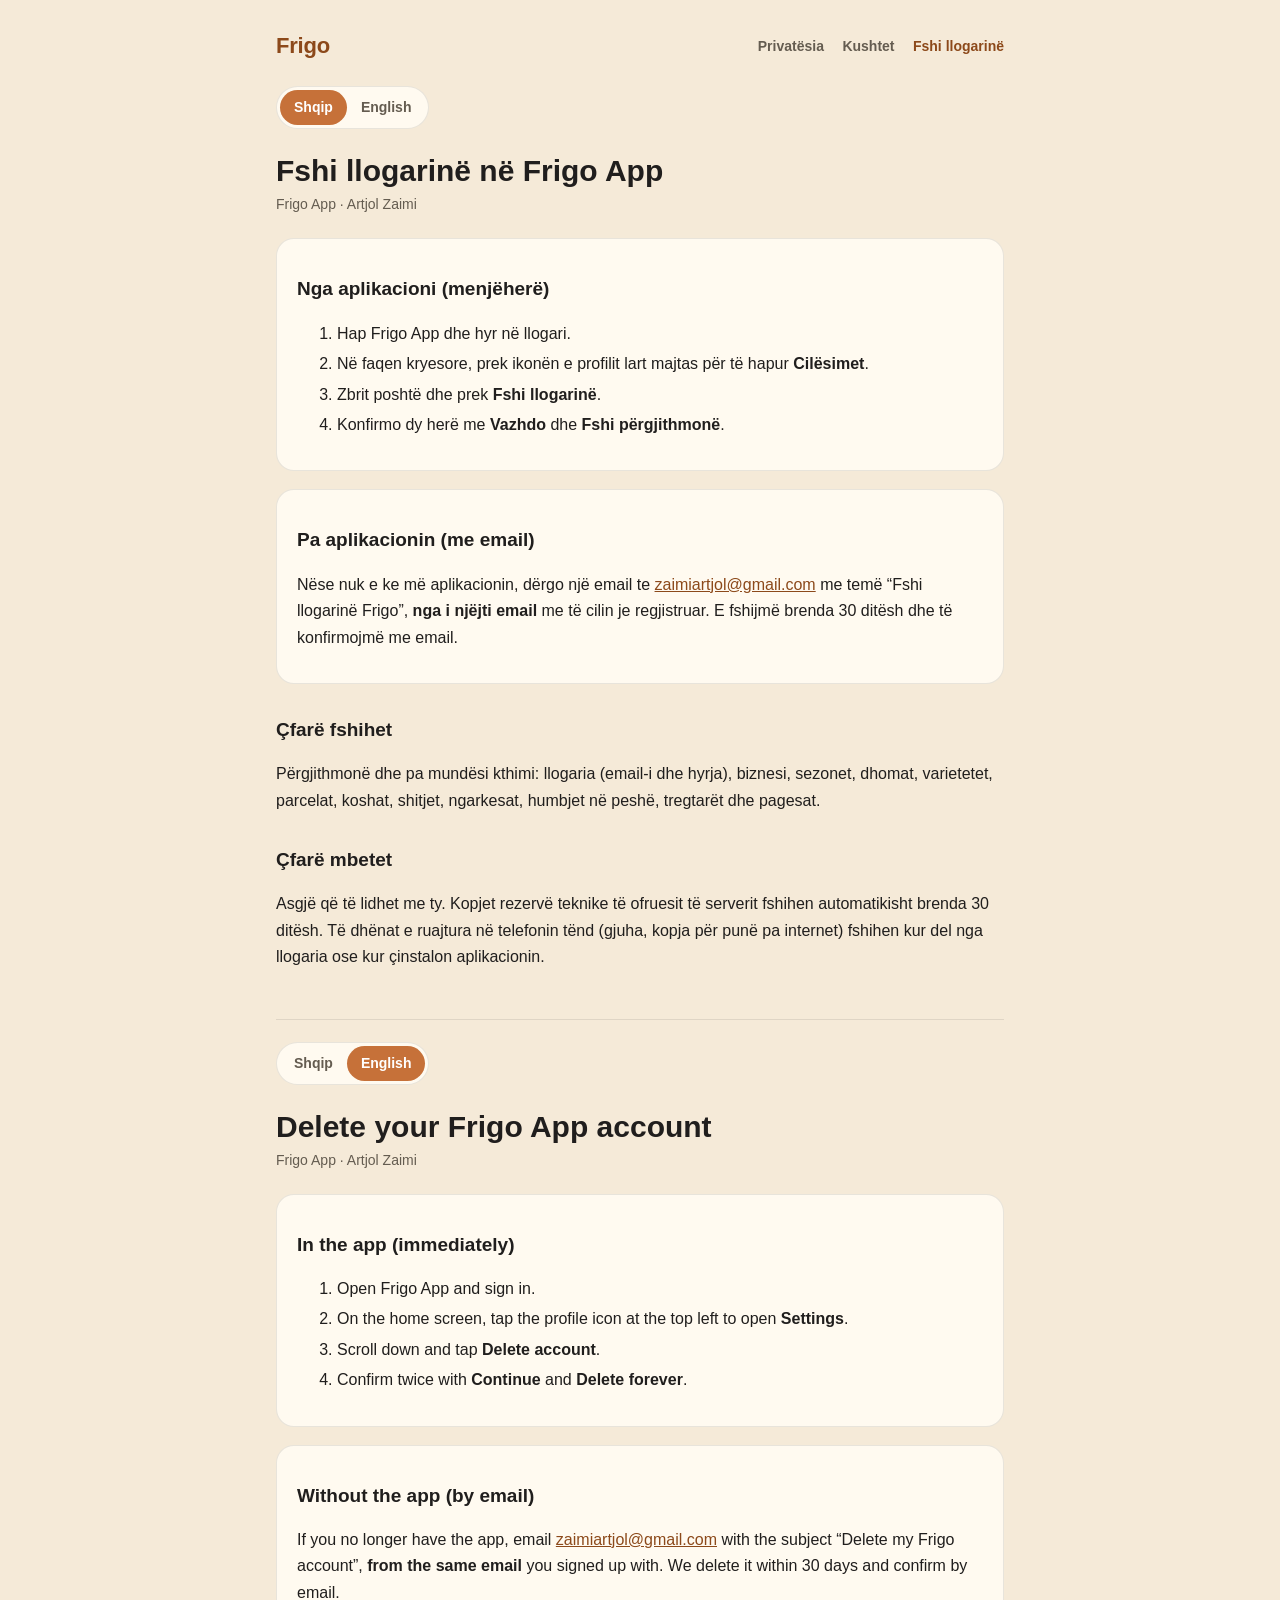
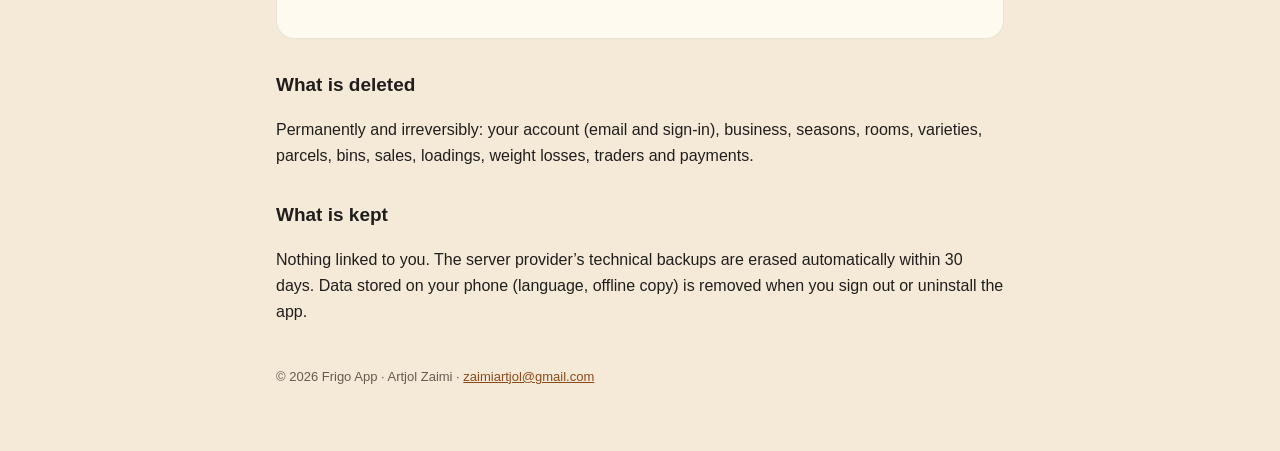
==== delete-account.html @ 801e1cf5 "Legal pages" ====
<!doctype html>
<html lang="sq">
<head>
<meta charset="utf-8">
<meta name="viewport" content="width=device-width, initial-scale=1">
<title>Frigo App — Fshi llogarinë / Delete your account</title>
<meta name="description" content="Si ta fshish llogarinë dhe të dhënat në Frigo App. How to delete your Frigo App account and data.">
<link rel="stylesheet" href="style.css">
</head>
<body>
<main>
<header>
  <a class="brand" href="./">Frigo</a>
  <nav>
    <a href="./">Privatësia</a>
    <a href="terms.html">Kushtet</a>
    <a href="delete-account.html" aria-current="page">Fshi llogarinë</a>
  </nav>
</header>
<div class="lang"><a class="on" href="#sq">Shqip</a><a href="#en">English</a></div>

<article id="sq" lang="sq">
<h1>Fshi llogarinë në Frigo App</h1>
<p class="meta">Frigo App · Artjol Zaimi</p>

<section class="card">
<h2>Nga aplikacioni (menjëherë)</h2>
<ol>
<li>Hap Frigo App dhe hyr në llogari.</li>
<li>Në faqen kryesore, prek ikonën e profilit lart majtas për të hapur <strong>Cilësimet</strong>.</li>
<li>Zbrit poshtë dhe prek <strong>Fshi llogarinë</strong>.</li>
<li>Konfirmo dy herë me <strong>Vazhdo</strong> dhe <strong>Fshi përgjithmonë</strong>.</li>
</ol>
</section>

<section class="card">
<h2>Pa aplikacionin (me email)</h2>
<p>Nëse nuk e ke më aplikacionin, dërgo një email te <a href="mailto:zaimiartjol@gmail.com?subject=Fshi%20llogarin%C3%AB%20Frigo">zaimiartjol@gmail.com</a> me temë “Fshi llogarinë Frigo”, <strong>nga i njëjti email</strong> me të cilin je regjistruar. E fshijmë brenda 30 ditësh dhe të konfirmojmë me email.</p>
</section>

<h2>Çfarë fshihet</h2>
<p>Përgjithmonë dhe pa mundësi kthimi: llogaria (email-i dhe hyrja), biznesi, sezonet, dhomat, varietetet, parcelat, koshat, shitjet, ngarkesat, humbjet në peshë, tregtarët dhe pagesat.</p>
<h2>Çfarë mbetet</h2>
<p>Asgjë që të lidhet me ty. Kopjet rezervë teknike të ofruesit të serverit fshihen automatikisht brenda 30 ditësh. Të dhënat e ruajtura në telefonin tënd (gjuha, kopja për punë pa internet) fshihen kur del nga llogaria ose kur çinstalon aplikacionin.</p>
</article>

<hr>

<article id="en" lang="en">
<div class="lang"><a href="#sq">Shqip</a><a class="on" href="#en">English</a></div>
<h1>Delete your Frigo App account</h1>
<p class="meta">Frigo App · Artjol Zaimi</p>

<section class="card">
<h2>In the app (immediately)</h2>
<ol>
<li>Open Frigo App and sign in.</li>
<li>On the home screen, tap the profile icon at the top left to open <strong>Settings</strong>.</li>
<li>Scroll down and tap <strong>Delete account</strong>.</li>
<li>Confirm twice with <strong>Continue</strong> and <strong>Delete forever</strong>.</li>
</ol>
</section>

<section class="card">
<h2>Without the app (by email)</h2>
<p>If you no longer have the app, email <a href="mailto:zaimiartjol@gmail.com?subject=Delete%20my%20Frigo%20account">zaimiartjol@gmail.com</a> with the subject “Delete my Frigo account”, <strong>from the same email</strong> you signed up with. We delete it within 30 days and confirm by email.</p>
</section>

<h2>What is deleted</h2>
<p>Permanently and irreversibly: your account (email and sign-in), business, seasons, rooms, varieties, parcels, bins, sales, loadings, weight losses, traders and payments.</p>
<h2>What is kept</h2>
<p>Nothing linked to you. The server provider’s technical backups are erased automatically within 30 days. Data stored on your phone (language, offline copy) is removed when you sign out or uninstall the app.</p>
</article>

<footer>© 2026 Frigo App · Artjol Zaimi · <a href="mailto:zaimiartjol@gmail.com">zaimiartjol@gmail.com</a></footer>
</main>
</body>
</html>
---- style.css ----
:root {
  --bg: #f5ead8; --surface: #fffaf0; --text: #201e1d; --muted: #645c50;
  --accent: #c67139; --accent-deep: #8c491a; --line: rgba(32,30,29,.1); --green: #56633f;
}
@media (prefers-color-scheme: dark) {
  :root { --bg: #221d18; --surface: #302a22; --text: #f3ead9; --muted: #c8bca8;
    --accent: #e5915a; --accent-deep: #f7c39a; --line: rgba(243,234,217,.14); --green: #c3d19a; }
}
* { box-sizing: border-box; }
html { -webkit-text-size-adjust: 100%; }
body { margin: 0; background: var(--bg); color: var(--text);
  font: 16px/1.65 -apple-system, BlinkMacSystemFont, "Segoe UI", Roboto, Helvetica, Arial, sans-serif; }
main { max-width: 760px; margin: 0 auto; padding: 28px 16px 64px; }
header { display: flex; align-items: center; justify-content: space-between; gap: 12px; flex-wrap: wrap; margin-bottom: 8px; }
.brand { font-weight: 800; font-size: 22px; color: var(--accent-deep); text-decoration: none; letter-spacing: -.2px; }
nav a { color: var(--muted); text-decoration: none; font-weight: 600; font-size: 14px; margin-left: 14px; }
nav a:hover, nav a[aria-current] { color: var(--accent-deep); }
.lang { display: inline-flex; background: var(--surface); border: 1px solid var(--line); border-radius: 999px; padding: 3px; margin: 14px 0 6px; }
.lang a { padding: 6px 14px; border-radius: 999px; text-decoration: none; color: var(--muted); font-weight: 700; font-size: 14px; }
.lang a.on { background: var(--accent); color: #fff; }
h1 { font-size: 30px; line-height: 1.2; margin: 18px 0 4px; }
.meta { color: var(--muted); font-size: 14px; margin: 0 0 22px; }
h2 { font-size: 19px; margin: 30px 0 8px; }
section.card { background: var(--surface); border: 1px solid var(--line); border-radius: 18px; padding: 4px 20px 16px; margin: 18px 0; }
table { width: 100%; border-collapse: collapse; font-size: 15px; margin: 8px 0; }
th, td { text-align: left; vertical-align: top; padding: 9px 8px; border-bottom: 1px solid var(--line); }
th { color: var(--muted); font-weight: 700; font-size: 13px; }
.wrap { overflow-x: auto; }
a { color: var(--accent-deep); }
ol li, ul li { margin: 4px 0; }
.note { background: var(--surface); border-left: 4px solid var(--accent); border-radius: 10px; padding: 12px 16px; margin: 16px 0; }
hr { border: 0; border-top: 1px solid var(--line); margin: 48px 0 8px; }
footer { color: var(--muted); font-size: 13px; margin-top: 40px; }
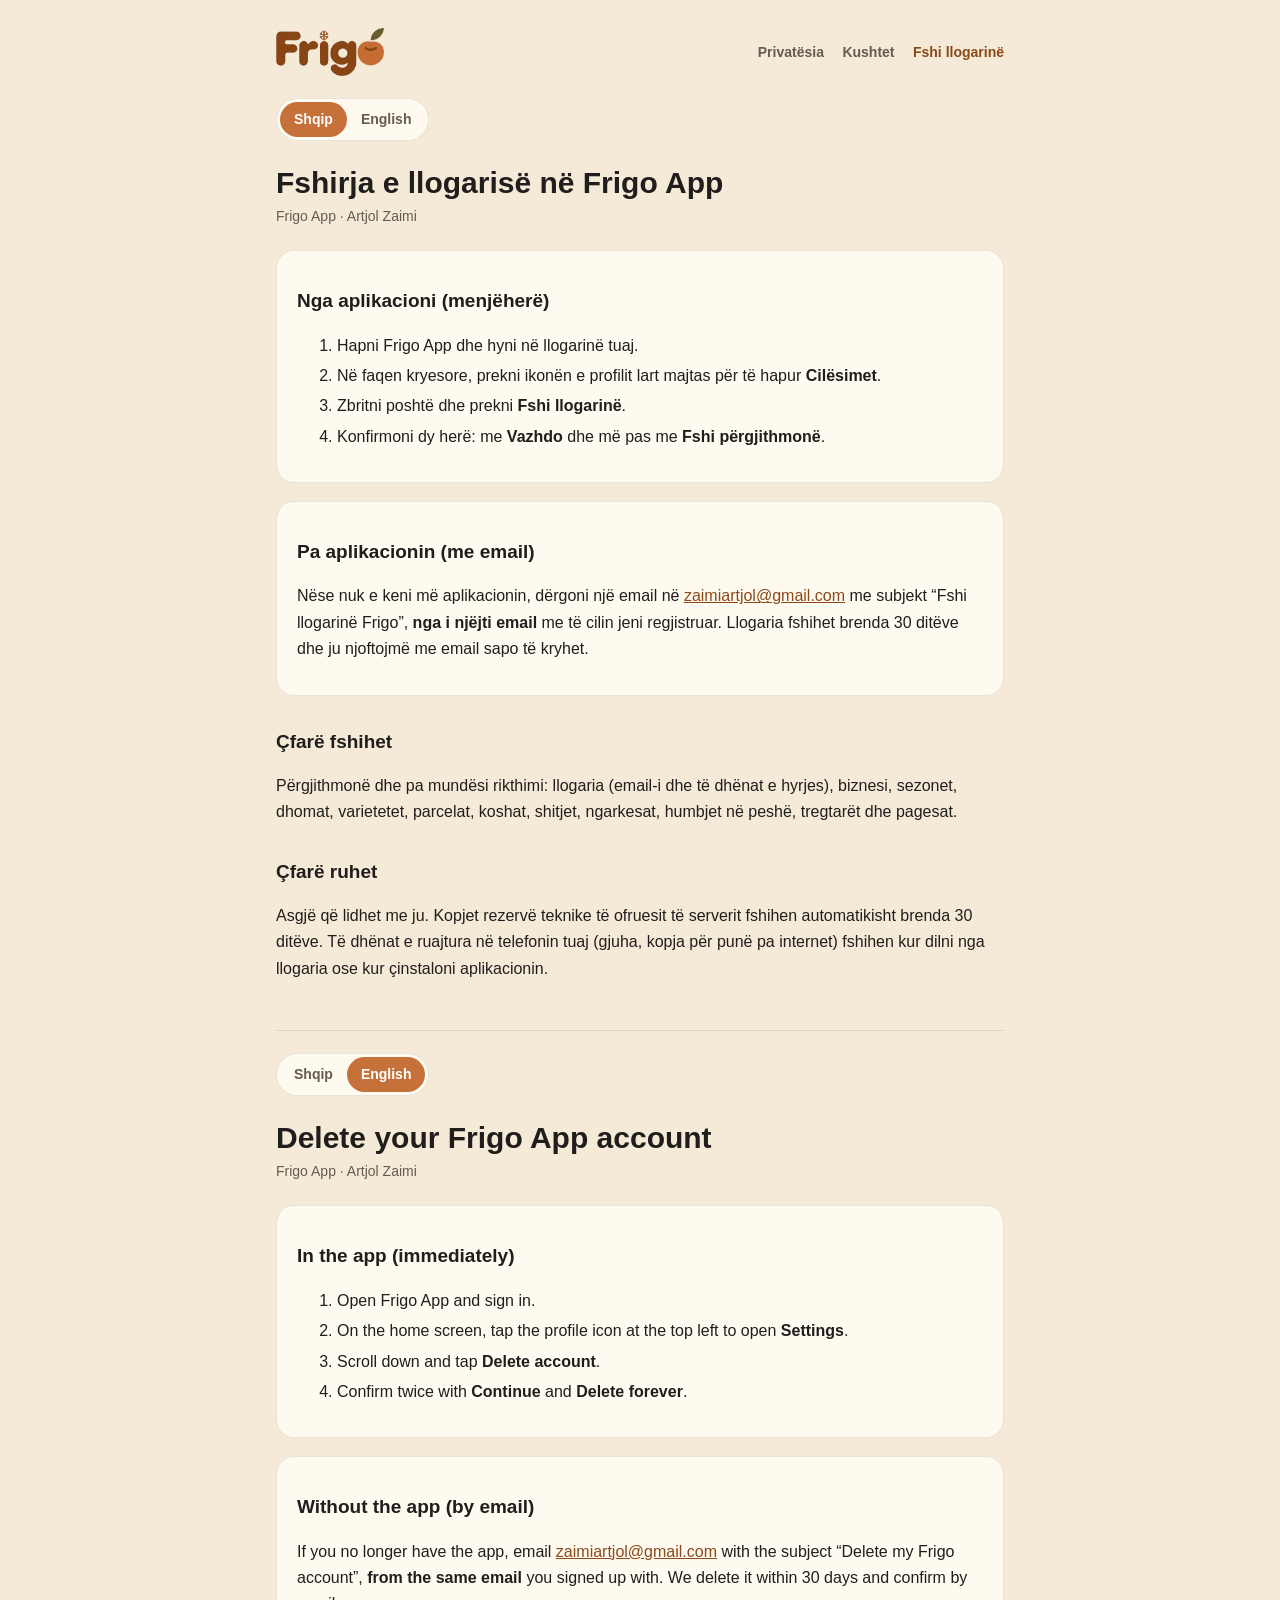
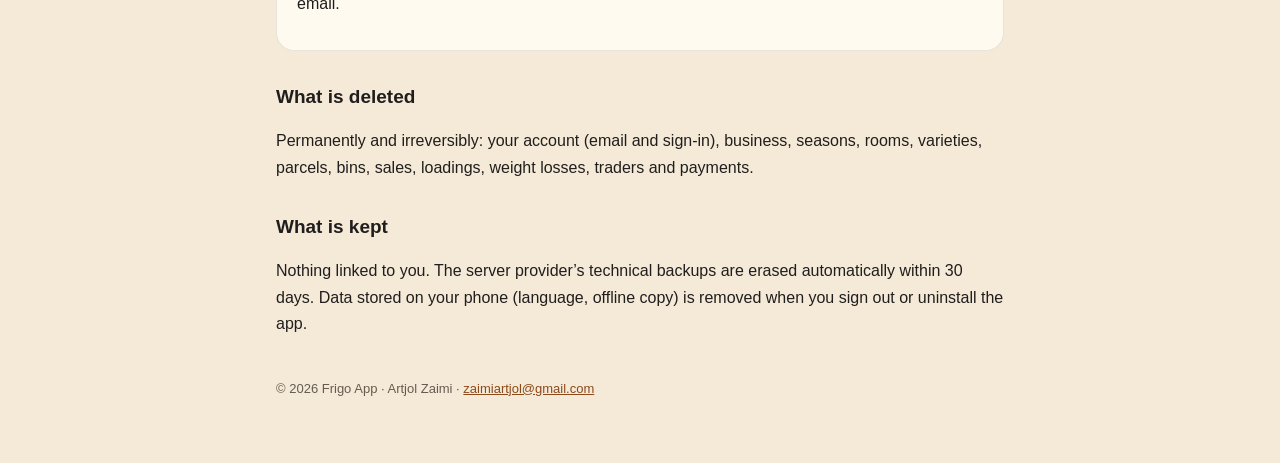
==== commit 7b95902f: "Add logo, improve Albanian text" ====
--- a/delete-account.html
+++ b/delete-account.html
@@ -5,12 +5,16 @@
 <meta name="viewport" content="width=device-width, initial-scale=1">
 <title>Frigo App — Fshi llogarinë / Delete your account</title>
 <meta name="description" content="Si ta fshish llogarinë dhe të dhënat në Frigo App. How to delete your Frigo App account and data.">
+<link rel="icon" type="image/png" href="icon.png">
+<link rel="apple-touch-icon" href="icon.png">
 <link rel="stylesheet" href="style.css">
 </head>
 <body>
 <main>
 <header>
-  <a class="brand" href="./">Frigo</a>
+  <a class="brand" href="./" aria-label="Frigo">
+    <picture><source srcset="logo-dark.png" media="(prefers-color-scheme: dark)"><img src="logo.png" alt="Frigo" width="108" height="48"></picture>
+  </a>
   <nav>
     <a href="./">Privatësia</a>
     <a href="terms.html">Kushtet</a>
@@ -20,28 +24,28 @@
 <div class="lang"><a class="on" href="#sq">Shqip</a><a href="#en">English</a></div>
 
 <article id="sq" lang="sq">
-<h1>Fshi llogarinë në Frigo App</h1>
+<h1>Fshirja e llogarisë në Frigo App</h1>
 <p class="meta">Frigo App · Artjol Zaimi</p>
 
 <section class="card">
 <h2>Nga aplikacioni (menjëherë)</h2>
 <ol>
-<li>Hap Frigo App dhe hyr në llogari.</li>
-<li>Në faqen kryesore, prek ikonën e profilit lart majtas për të hapur <strong>Cilësimet</strong>.</li>
-<li>Zbrit poshtë dhe prek <strong>Fshi llogarinë</strong>.</li>
-<li>Konfirmo dy herë me <strong>Vazhdo</strong> dhe <strong>Fshi përgjithmonë</strong>.</li>
+<li>Hapni Frigo App dhe hyni në llogarinë tuaj.</li>
+<li>Në faqen kryesore, prekni ikonën e profilit lart majtas për të hapur <strong>Cilësimet</strong>.</li>
+<li>Zbritni poshtë dhe prekni <strong>Fshi llogarinë</strong>.</li>
+<li>Konfirmoni dy herë: me <strong>Vazhdo</strong> dhe më pas me <strong>Fshi përgjithmonë</strong>.</li>
 </ol>
 </section>
 
 <section class="card">
 <h2>Pa aplikacionin (me email)</h2>
-<p>Nëse nuk e ke më aplikacionin, dërgo një email te <a href="mailto:zaimiartjol@gmail.com?subject=Fshi%20llogarin%C3%AB%20Frigo">zaimiartjol@gmail.com</a> me temë “Fshi llogarinë Frigo”, <strong>nga i njëjti email</strong> me të cilin je regjistruar. E fshijmë brenda 30 ditësh dhe të konfirmojmë me email.</p>
+<p>Nëse nuk e keni më aplikacionin, dërgoni një email në <a href="mailto:zaimiartjol@gmail.com?subject=Fshi%20llogarin%C3%AB%20Frigo">zaimiartjol@gmail.com</a> me subjekt “Fshi llogarinë Frigo”, <strong>nga i njëjti email</strong> me të cilin jeni regjistruar. Llogaria fshihet brenda 30 ditëve dhe ju njoftojmë me email sapo të kryhet.</p>
 </section>
 
 <h2>Çfarë fshihet</h2>
-<p>Përgjithmonë dhe pa mundësi kthimi: llogaria (email-i dhe hyrja), biznesi, sezonet, dhomat, varietetet, parcelat, koshat, shitjet, ngarkesat, humbjet në peshë, tregtarët dhe pagesat.</p>
-<h2>Çfarë mbetet</h2>
-<p>Asgjë që të lidhet me ty. Kopjet rezervë teknike të ofruesit të serverit fshihen automatikisht brenda 30 ditësh. Të dhënat e ruajtura në telefonin tënd (gjuha, kopja për punë pa internet) fshihen kur del nga llogaria ose kur çinstalon aplikacionin.</p>
+<p>Përgjithmonë dhe pa mundësi rikthimi: llogaria (email-i dhe të dhënat e hyrjes), biznesi, sezonet, dhomat, varietetet, parcelat, koshat, shitjet, ngarkesat, humbjet në peshë, tregtarët dhe pagesat.</p>
+<h2>Çfarë ruhet</h2>
+<p>Asgjë që lidhet me ju. Kopjet rezervë teknike të ofruesit të serverit fshihen automatikisht brenda 30 ditëve. Të dhënat e ruajtura në telefonin tuaj (gjuha, kopja për punë pa internet) fshihen kur dilni nga llogaria ose kur çinstaloni aplikacionin.</p>
 </article>
 
 <hr>
--- a/style.css
+++ b/style.css
@@ -31,3 +31,5 @@
 .note { background: var(--surface); border-left: 4px solid var(--accent); border-radius: 10px; padding: 12px 16px; margin: 16px 0; }
 hr { border: 0; border-top: 1px solid var(--line); margin: 48px 0 8px; }
 footer { color: var(--muted); font-size: 13px; margin-top: 40px; }
+.brand { display: inline-flex; align-items: center; }
+.brand img { height: 48px; width: auto; display: block; }
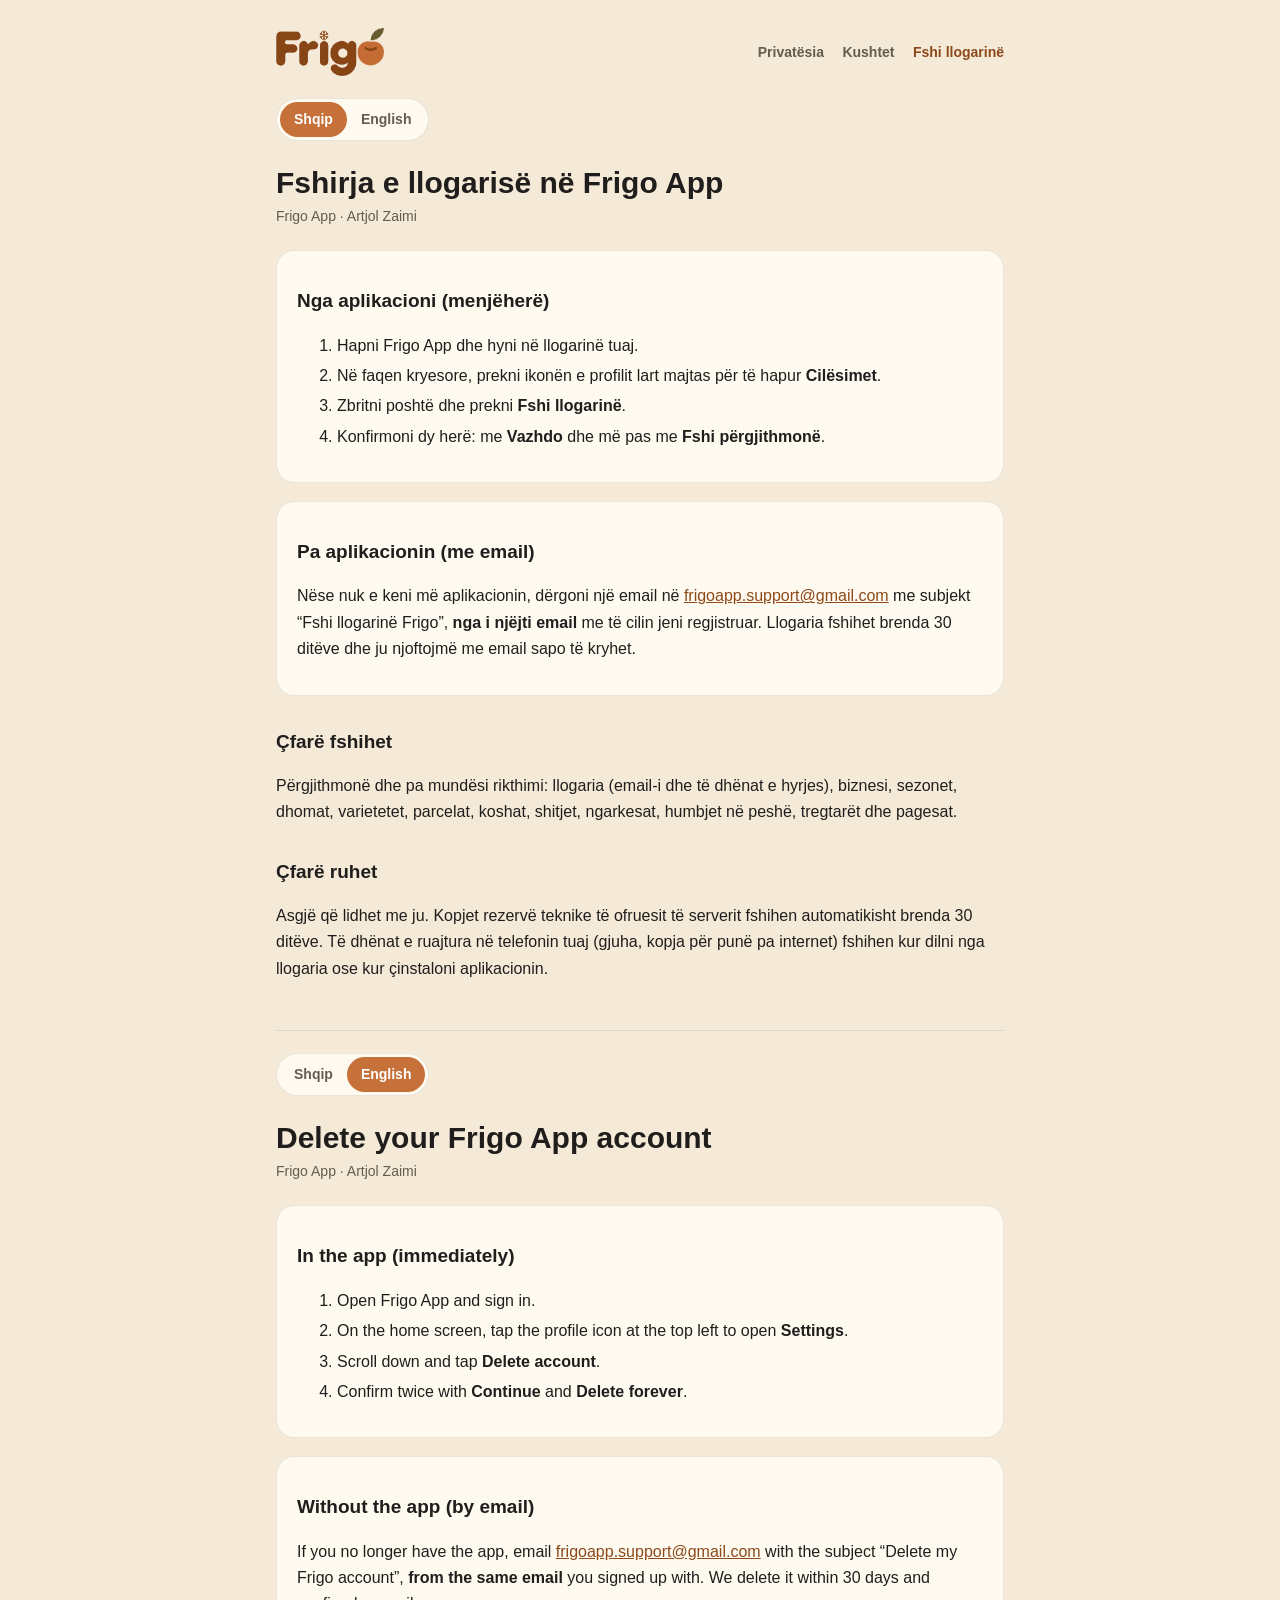
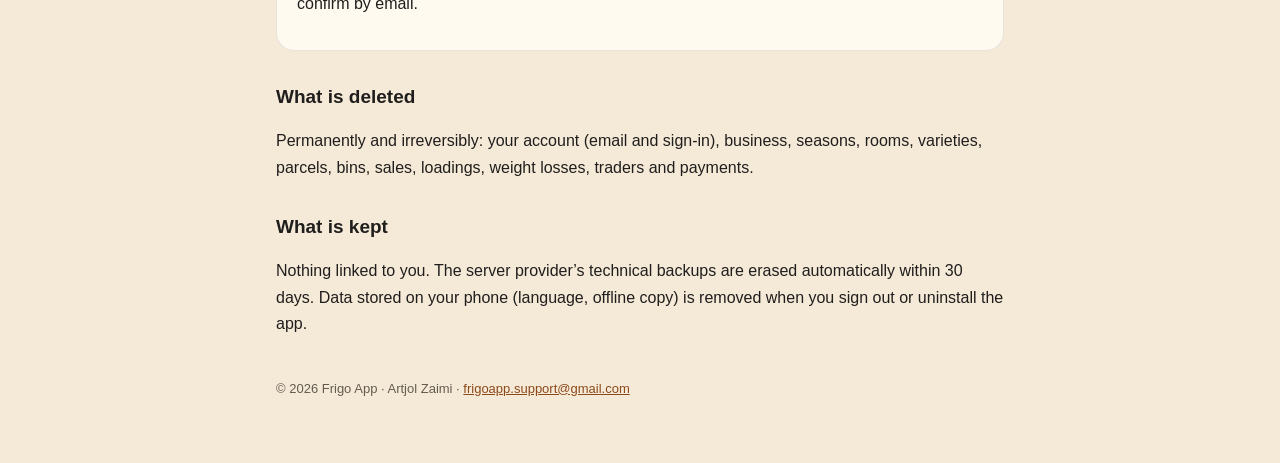
==== commit 0d0da460: "Use frigoapp.support@gmail.com" ====
--- a/delete-account.html
+++ b/delete-account.html
@@ -39,7 +39,7 @@
 
 <section class="card">
 <h2>Pa aplikacionin (me email)</h2>
-<p>Nëse nuk e keni më aplikacionin, dërgoni një email në <a href="mailto:zaimiartjol@gmail.com?subject=Fshi%20llogarin%C3%AB%20Frigo">zaimiartjol@gmail.com</a> me subjekt “Fshi llogarinë Frigo”, <strong>nga i njëjti email</strong> me të cilin jeni regjistruar. Llogaria fshihet brenda 30 ditëve dhe ju njoftojmë me email sapo të kryhet.</p>
+<p>Nëse nuk e keni më aplikacionin, dërgoni një email në <a href="mailto:frigoapp.support@gmail.com?subject=Fshi%20llogarin%C3%AB%20Frigo">frigoapp.support@gmail.com</a> me subjekt “Fshi llogarinë Frigo”, <strong>nga i njëjti email</strong> me të cilin jeni regjistruar. Llogaria fshihet brenda 30 ditëve dhe ju njoftojmë me email sapo të kryhet.</p>
 </section>
 
 <h2>Çfarë fshihet</h2>
@@ -67,7 +67,7 @@
 
 <section class="card">
 <h2>Without the app (by email)</h2>
-<p>If you no longer have the app, email <a href="mailto:zaimiartjol@gmail.com?subject=Delete%20my%20Frigo%20account">zaimiartjol@gmail.com</a> with the subject “Delete my Frigo account”, <strong>from the same email</strong> you signed up with. We delete it within 30 days and confirm by email.</p>
+<p>If you no longer have the app, email <a href="mailto:frigoapp.support@gmail.com?subject=Delete%20my%20Frigo%20account">frigoapp.support@gmail.com</a> with the subject “Delete my Frigo account”, <strong>from the same email</strong> you signed up with. We delete it within 30 days and confirm by email.</p>
 </section>
 
 <h2>What is deleted</h2>
@@ -76,7 +76,7 @@
 <p>Nothing linked to you. The server provider’s technical backups are erased automatically within 30 days. Data stored on your phone (language, offline copy) is removed when you sign out or uninstall the app.</p>
 </article>
 
-<footer>© 2026 Frigo App · Artjol Zaimi · <a href="mailto:zaimiartjol@gmail.com">zaimiartjol@gmail.com</a></footer>
+<footer>© 2026 Frigo App · Artjol Zaimi · <a href="mailto:frigoapp.support@gmail.com">frigoapp.support@gmail.com</a></footer>
 </main>
 </body>
 </html>
